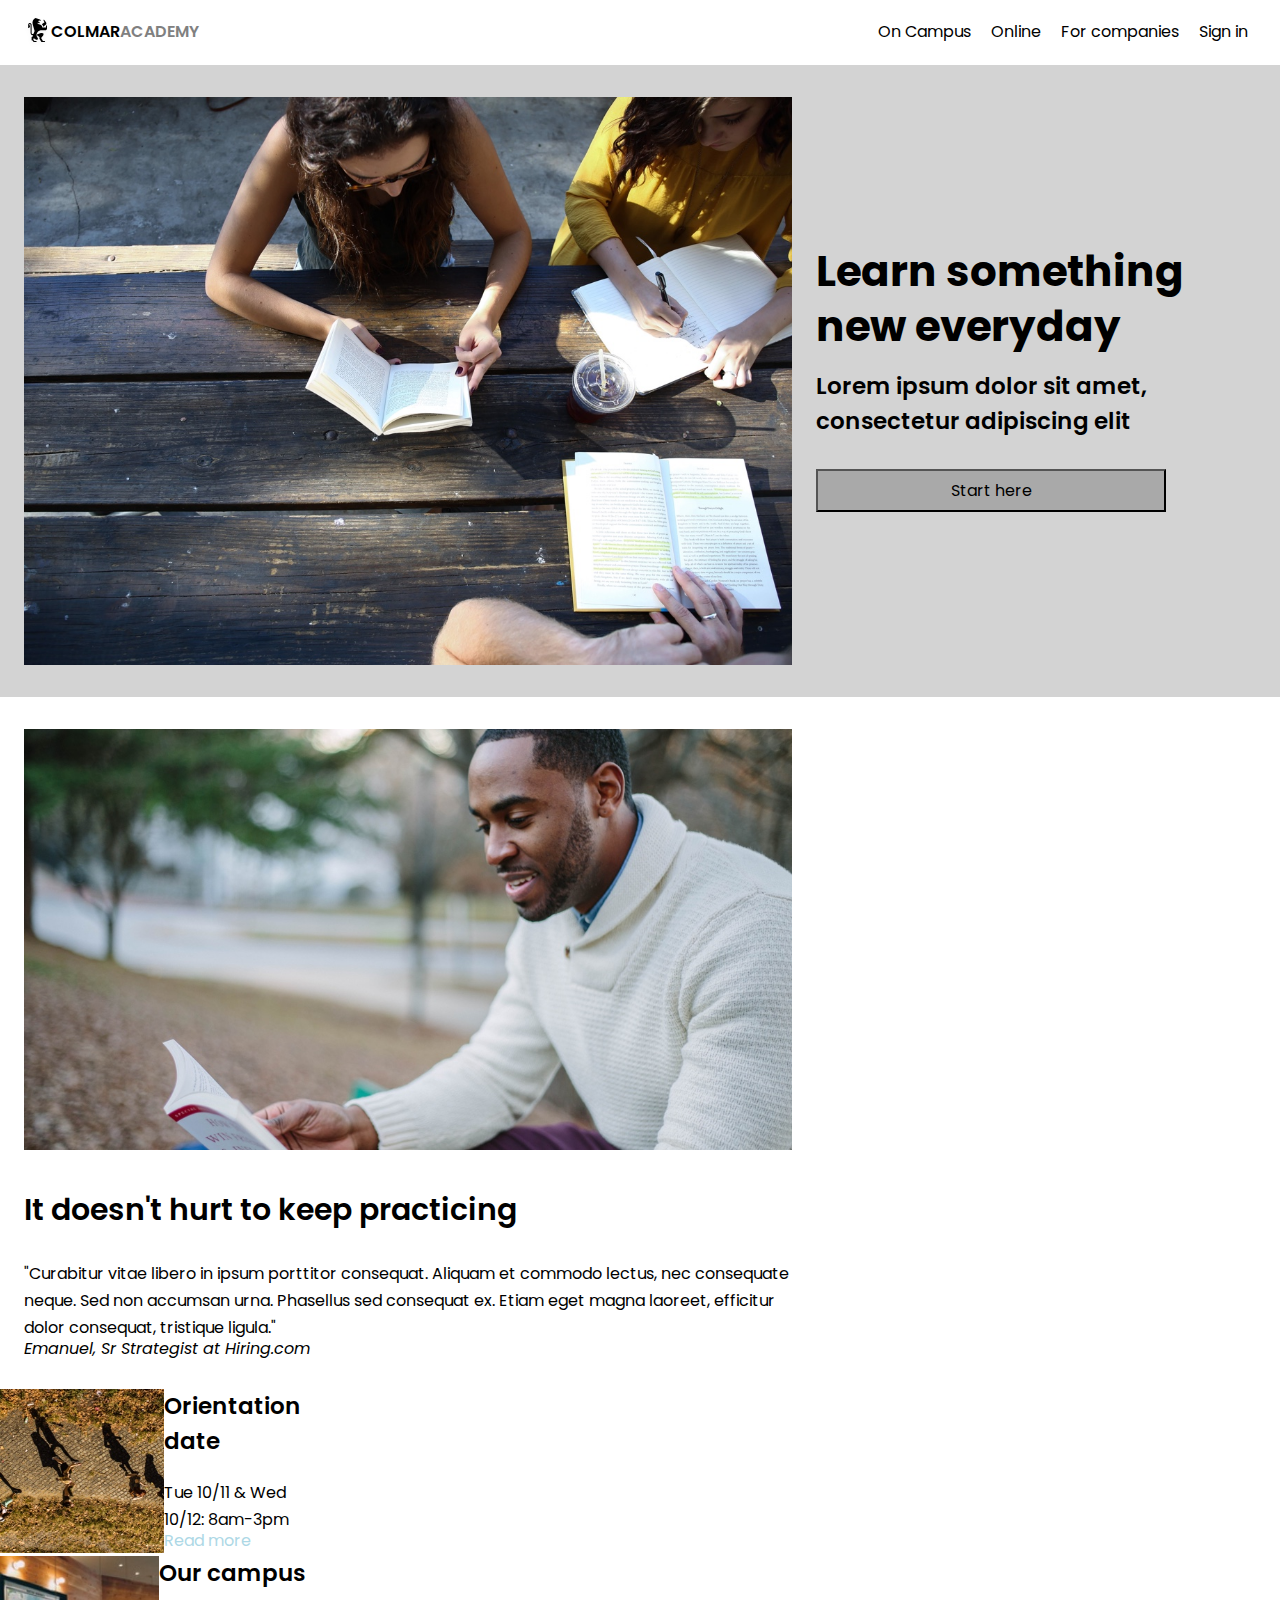
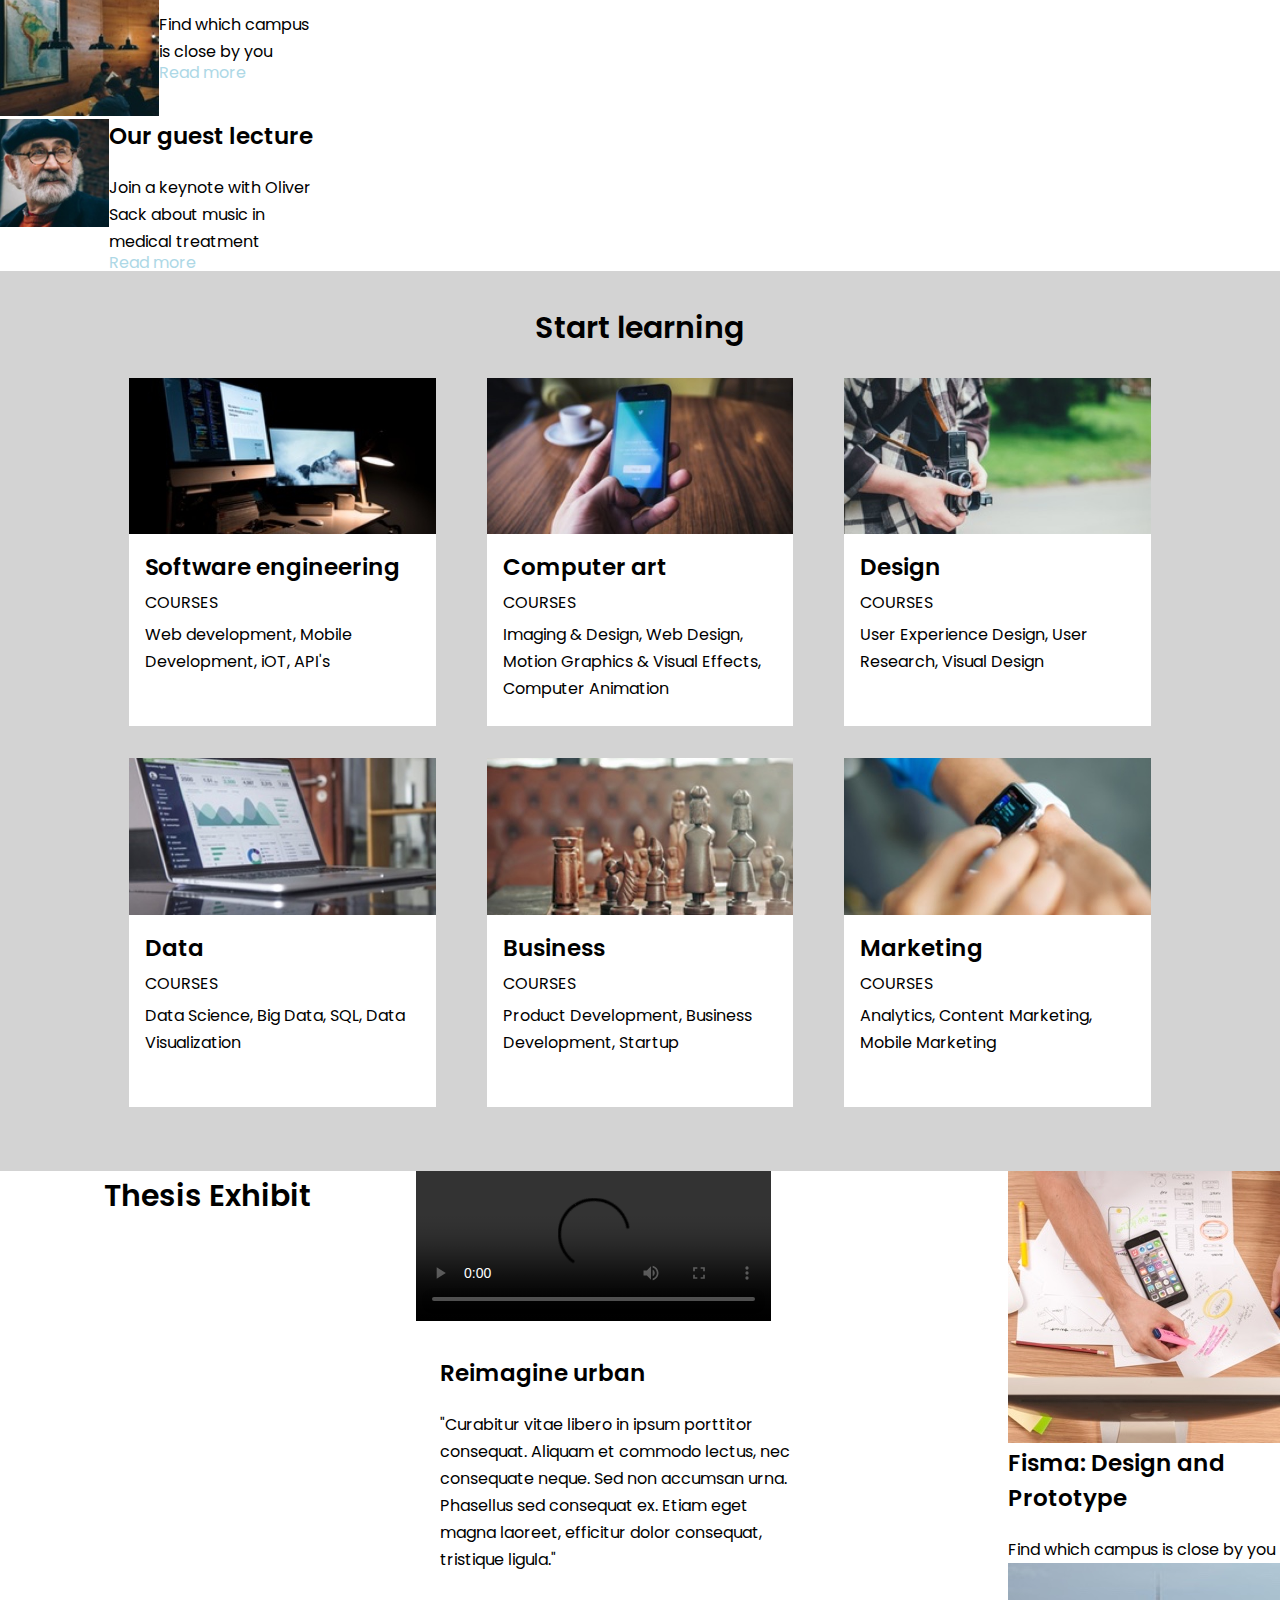
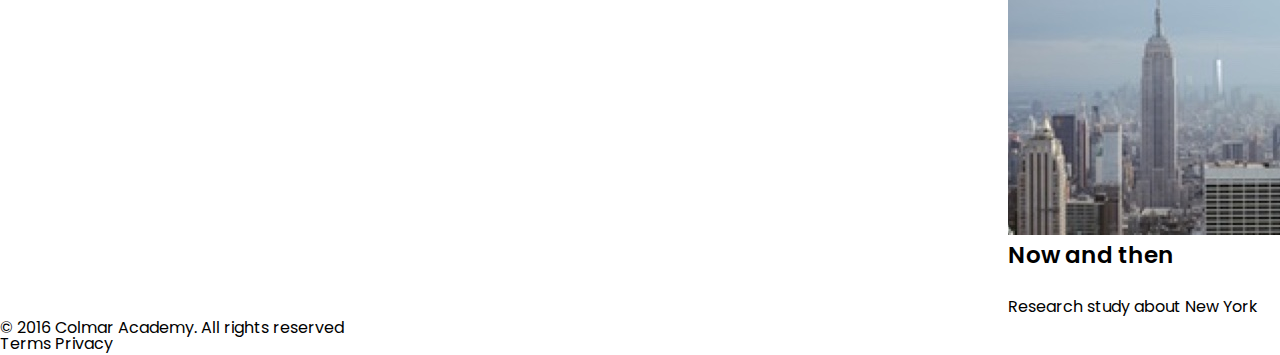
==== colmar/index.html @ ee3944d6 "Codecademy generated from the project submission page." ====
<!DOCTYPE html>
<html>
  <head>
    <link rel="stylesheet" href="./resources/reset.css">
    <link rel="stylesheet" href="./resources/styles.css">
    <link href="https://fonts.googleapis.com/css?family=Poppins:300,400,600,700" rel="stylesheet">
    <meta charset="UTF-8">
    <title>Colmar Capstone Project</title>
  </head>

  <!-- Website content -->
  <body>

    <!-- Header -->

    <header>
      <div class="logo">
        <img src="./resources/images/ic-logo.svg" alt="colmar academy logo">
        <span>colmar<span class="academy">academy</span></span>
      </div>

      <nav>
        <ul>
          <li><a href="#">On Campus</a></li>
          <li><a href="#">Online</a></li>
          <li><a href="#">For companies</a></li>
          <li><a href="#">Sign in</a></li>
        </ul>
      </nav>
    </header>

      <!-- Mood Section -->

      <div class="moodheader">
          <img src="./resources/images/banner.jpg" alt="three people sitting at a table outside, reading and making notes">
          <div class="mood-text">
          <h1>Learn something new everyday</h1>
          <h3>Lorem ipsum dolor sit amet, consectetur adipiscing elit</h3>
          <button type="button" name="button">Start here</button>
        </div>
      </div>

      <!-- Orientation Section -->

      <div class="information-section">
        <!-- main information section  -->
          <div class="information-main">
            <img src="./resources/images/information-main.jpg" alt="">
            <div class="mainarticle-text">
              <h2>It doesn't hurt to keep practicing</h2>
              <p>"Curabitur vitae libero in ipsum porttitor consequat. Aliquam et commodo lectus, nec consequate neque. Sed non accumsan urna. Phasellus sed consequat ex. Etiam eget magna laoreet, efficitur dolor consequat, tristique ligula."</p>
              <span>Emanuel, Sr Strategist at Hiring.com</span>
            </div>
          </div>

        <!-- sidebar information section -->
          <div class="information-side">
            <div class="article">
              <div class="desktop"><img src="./resources/images/information-orientation.jpg" alt=""></div>
              <div class="mobile"><img src="./resources/images/information-orientation-mobile.jpg" alt=""></div>
              <div class="article-text">
                <h3>Orientation date</h3>
                <p>Tue 10/11 & Wed 10/12: 8am-3pm</p>
                <a href="#">Read more</a>
              </div>
            </div>

            <div class="article">
              <div class="desktop"><img src="./resources/images/information-campus.jpg" alt=""></div>
              <div class="mobile"><img src="./resources/images/information-campus-mobile.jpg" alt=""></div>
              <div class="article-text">
                <h3>Our campus</h3>
                <p>Find which campus is close by you</p>
                <a href="#">Read more</a>
              </div>
            </div>

            <div class="article important">
              <div class="desktop"><img src="./resources/images/information-guest-lecture.jpg" alt=""></div>
              <div class="mobile"><img src="./resources/images/information-guest-lecture-mobile.jpg" alt=""></div>
              <div class="article-text">
                <h3>Our guest lecture</h3>
                <p>Join a keynote with Oliver Sack about music in medical treatment</p>
                <a href="#">Read more</a>
              </div>
            </div>
          </div>

          <!-- Start Section -->

          <div class="start-section">
            <div class="subjects">
              <h2>Start learning</h2>
              <!-- subject section -->
              <div class="subject">
                <img src="./resources/images/course-software.jpg" alt="">
                <div class="subject-text">
                  <h3>Software engineering</h3>
                  <span>Courses</span>
                  <p>Web development, Mobile Development, iOT, API's</p>
                </div>
              </div>

              <div class="subject">
                <img src="./resources/images/course-computer-art.jpg" alt="">
                <div class="subject-text">
                  <h3>Computer art</h3>
                  <span>Courses</span>
                  <p>Imaging & Design, Web Design, Motion Graphics & Visual Effects, Computer Animation</p>
                </div>
              </div>

              <div class="subject">
                <img src="./resources/images/course-design.jpg" alt="">
                <div class="subject-text">
                  <h3>Design</h3>
                  <span>Courses</span>
                  <p>User Experience Design, User Research, Visual Design</p>
                </div>
              </div>

              <div class="subject">
                <img src="./resources/images/course-data.jpg" alt="">
                <div class="subject-text">
                  <h3>Data</h3>
                  <span>Courses</span>
                  <p>Data Science, Big Data, SQL, Data Visualization</p>
                </div>
              </div>

              <div class="subject">
                <img src="./resources/images/course-business.jpg" alt="">
                <div class="subject-text">
                  <h3>Business</h3>
                  <span>Courses</span>
                <p>Product Development, Business Development, Startup</p>
              </div>
              </div>

              <div class="subject">
                <img src="./resources/images/course-marketing.jpg" alt="">
                <div class="subject-text">
                  <h3>Marketing</h3>
                  <span>Courses</span>
                  <p>Analytics, Content Marketing, Mobile Marketing</p>
                </div>
              </div>
            </div>
          </div>

          <!-- Thesis section -->
          <div class="thesis-section">
            <!-- video section -->
            <h2>Thesis Exhibit</h2>
            <div class="video">
              <video src="./resources/videos/thesis.mp4" controls></video>
              <div class="mainarticle-text">
                <h3>Reimagine urban</h3>
                <p>"Curabitur vitae libero in ipsum porttitor consequat. Aliquam et commodo lectus, nec consequate neque. Sed non accumsan urna. Phasellus sed consequat ex. Etiam eget magna laoreet, efficitur dolor consequat, tristique ligula."</p>
              </div>
            </div>

            <!-- sidebar section -->
            <div class="sidebar">
              <div class="article important thesishidden">
                <div class="article-text">
                  <div class="desktop"><img src="./resources/images/thesis-fisma.jpg" alt=""></div>
                  <h3>Fisma: Design and Prototype</h3>
                  <p>Find which campus is close by you</p>
                </div>
              </div>

              <div class="article thesishidden">
                <div class="article-text">
                  <div class="desktop"><img src="./resources/images/thesis-now-and-then.jpg" alt=""></div>
                  <h3>Now and then</h3>
                  <p>Research study about New York</p>
                </div>
              </div>
            </div>
          </div>


            <!-- Footer -->

            <footer>
              <div class="copyright">&copy; 2016 Colmar Academy. All rights reserved</div>
              <div class="terms">
                <span>Terms</span>
                <span>Privacy</span>
              </div>
            </footer>
      </div>

  </body>
---- colmar/resources/styles.css ----
/* Overall styles */

html {
  font-size: 1em;
  font-family: "Poppins";
}

h1 {
  color: black;
  font-size: 42px;
  line-height: 55px;
  padding: 15px 0px;
  font-weight: 700;
}

h2 {
color: black;
font-size: 30px;
line-height: 50px;
font-weight: 600;
padding-bottom: 15px;
}

h3 {
  color: black;
  font-size: 23px;
  line-height: 35px;
  font-weight: 600;
  padding-bottom: 10px;
}

p {
  line-height: 27px;
  padding-top: 10px;
}

button {
  font-family: "Poppins";
  font-weight: 400;
  font-size: 16px;
  line-height: 23px;
  margin: 20px 0px;
  width: 350px;
  padding: 8px 0px;
  background-color: DarkGrey;
}

/* Header section */

header {
  height: 64px;
  display: flex;
  align-items: center;
  justify-content: space-between;
  background-color: white;
  z-index: 1;
  width:100%;
  position: fixed;
}

.logo {
  display: inline-flex;
  align-items: center;
  padding-left: 24px;
  text-transform: uppercase;
  font-weight: 600;
}

.logo span span {
  color: Grey;
}

nav {
  padding-right: 24px;
  display: inline-block;
}

nav ul li {
  display: inline-flex;
  margin: 8px;
  font-weight: 400;
}

/* Moodheader section */

.moodheader {
  margin-top: 65px;
  background-color: LightGrey;
  display: flex;
  display: inline-flex;
  align-items: center;
}

.moodheader img{
  max-width: 60%;
  height: auto;
  margin: 32px 24px;
}

.mood-text {
  width: 450px;

}

/* Orientation section */

/* main information */
.information-section {

}

.information-main img {
  max-width: 60%;
  height: auto;
  margin: 32px 24px 0 24px;
}

.mainarticle-text {
  margin: 32px 24px;
  max-width: 60%;
}

.mainarticle-text span {
  font-style: italic;
  margin-top: 30px;
}

/* side information */
.information-side {
  display: flex;
  display: inline-flex;
  flex-direction: column;
}

.information-side .article {
  max-width: 40%;
  display: inline-flex;
}

.information-side .article .desktop img {
  max-width: 100%;
  height: auto;
}

.information-side .article .mobile {
  display: none;
}

.information-side .article a {
  color: lightblue;
}
















/* Start section */

.subjects h2 {
  margin-bottom: 10px;
  text-align: center;
  width: 100%;
}

.start-section {
  padding: 32px 72px;
  background-color: LightGrey;
}

.subjects {
  display: flex;
  justify-content: space-between;
  align-items: center;
  flex-wrap: wrap;
  flex-direction: row;
  width: 90%;
  margin: 0 auto;
}

.subject .subject-text {
  background-color: white;
  padding: 16px;
  height: 160px;
  align-self: stretch;
}

.subjects .subject {
  display: inline-flex;
  flex-direction: column;
  max-width: 30%;
  align-self: stretch;
  padding-bottom: 32px;
}

.subjects .subject img {
  max-width: 100%;
}

.subject-text span {
  text-transform: uppercase;
}

/* Thesis section */

.thesis-section h2 {
  margin-bottom: 32px;
  text-align: center;
  width: 100%;
}

.thesis-section {
  width: 100%;
  display: flex;
}


.video video {
  width: 60%;

}




















/* Footer */
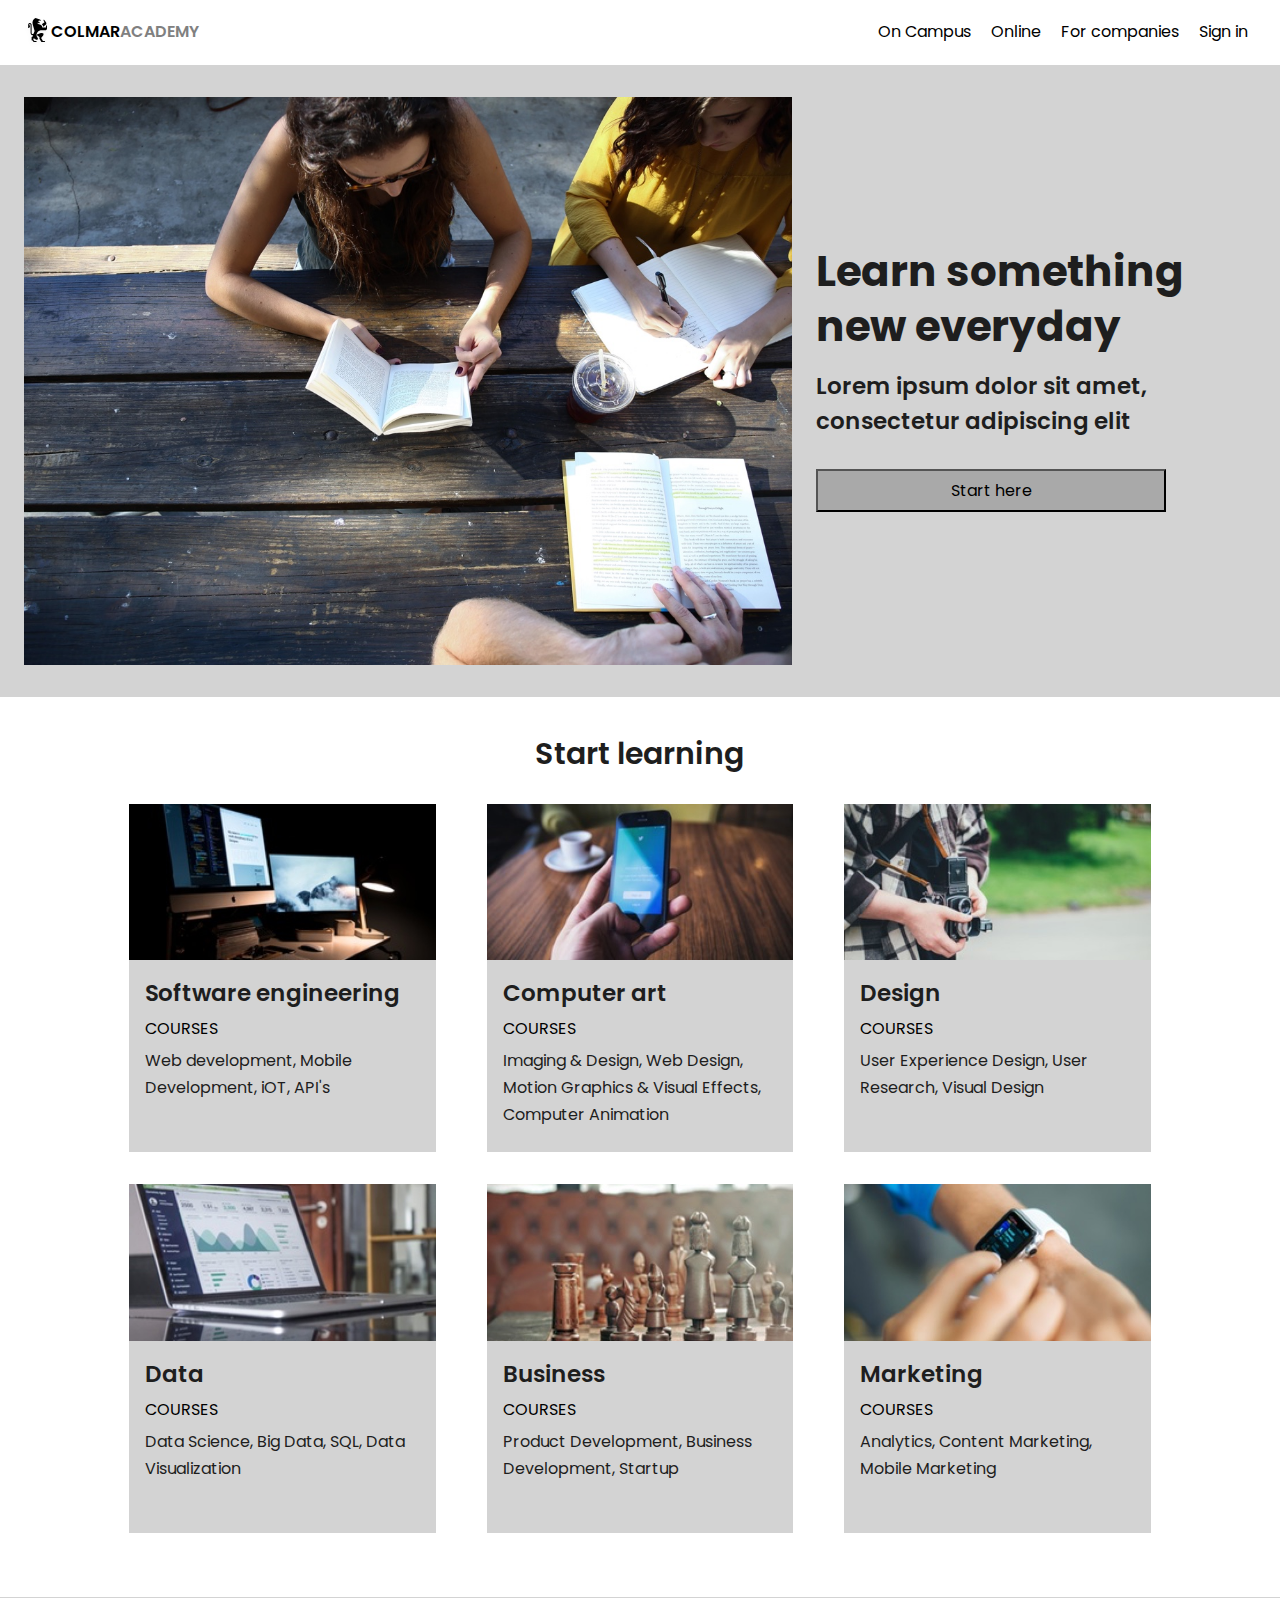
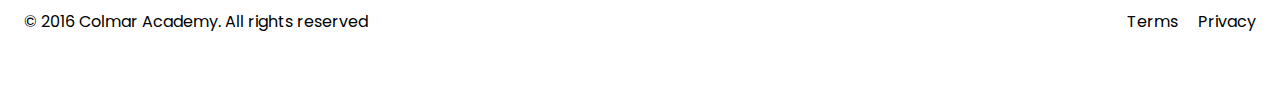
==== commit 5d4262b7: "Codecademy generated from the project submission page." ====
--- a/colmar/index.html
+++ b/colmar/index.html
@@ -74,6 +74,7 @@
                 <a href="#">Read more</a>
               </div>
             </div>
+          </div>
 
             <div class="article important">
               <div class="desktop"><img src="./resources/images/information-guest-lecture.jpg" alt=""></div>
@@ -183,13 +184,12 @@
 
             <!-- Footer -->
 
-            <footer>
-              <div class="copyright">&copy; 2016 Colmar Academy. All rights reserved</div>
-              <div class="terms">
-                <span>Terms</span>
-                <span>Privacy</span>
-              </div>
-            </footer>
-      </div>
+          <footer>
+            <div class="copyright">&copy; 2016 Colmar Academy. All rights reserved</div>
+            <div class="terms">
+              <span><a href="#">Terms</a></span>
+              <span><a href="#">Privacy</a></span>
+            </div>
+          </footer>
 
   </body>
--- a/colmar/resources/styles.css
+++ b/colmar/resources/styles.css
@@ -6,7 +6,7 @@
 }
 
 h1 {
-  color: black;
+  color: #1E1E1E;
   font-size: 42px;
   line-height: 55px;
   padding: 15px 0px;
@@ -14,7 +14,7 @@
 }
 
 h2 {
-color: black;
+color: #1E1E1E;
 font-size: 30px;
 line-height: 50px;
 font-weight: 600;
@@ -22,7 +22,7 @@
 }
 
 h3 {
-  color: black;
+  color: #1E1E1E;
   font-size: 23px;
   line-height: 35px;
   font-weight: 600;
@@ -32,6 +32,7 @@
 p {
   line-height: 27px;
   padding-top: 10px;
+  color: #1E1E1E;
 }
 
 button {
@@ -103,10 +104,9 @@
 }
 
 /* Orientation section */
-
 /* main information */
 .information-section {
-
+  display: none;
 }
 
 .information-main img {
@@ -150,21 +150,6 @@
   color: lightblue;
 }
 
-
-
-
-
-
-
-
-
-
-
-
-
-
-
-
 /* Start section */
 
 .subjects h2 {
@@ -175,7 +160,7 @@
 
 .start-section {
   padding: 32px 72px;
-  background-color: LightGrey;
+  /*background-color: LightGrey;*/
 }
 
 .subjects {
@@ -189,7 +174,7 @@
 }
 
 .subject .subject-text {
-  background-color: white;
+  background-color: LightGrey;
   padding: 16px;
   height: 160px;
   align-self: stretch;
@@ -213,40 +198,46 @@
 
 /* Thesis section */
 
+.thesis-section {
+  display: none;
+}
+
 .thesis-section h2 {
   margin-bottom: 32px;
   text-align: center;
   width: 100%;
 }
 
+/*
 .thesis-section {
   width: 100%;
   display: flex;
-}
+} */
 
 
 .video video {
   width: 60%;
-
-}
-
-
-
-
-
-
-
-
-
-
-
-
-
-
-
-
-
-
-
+}
 
 /* Footer */
+
+footer {
+  display: flex;
+  justify-content: space-between;
+  padding: 16px 0px 60px 0px;
+  border-top: solid;
+  border-color: LightGrey;
+  border-width: 0.5px;
+}
+
+footer .copyright {
+  padding-left: 24px;
+}
+
+footer .terms {
+  padding-right: 24px;
+}
+
+footer .terms span {
+  margin-left: 16px;
+}
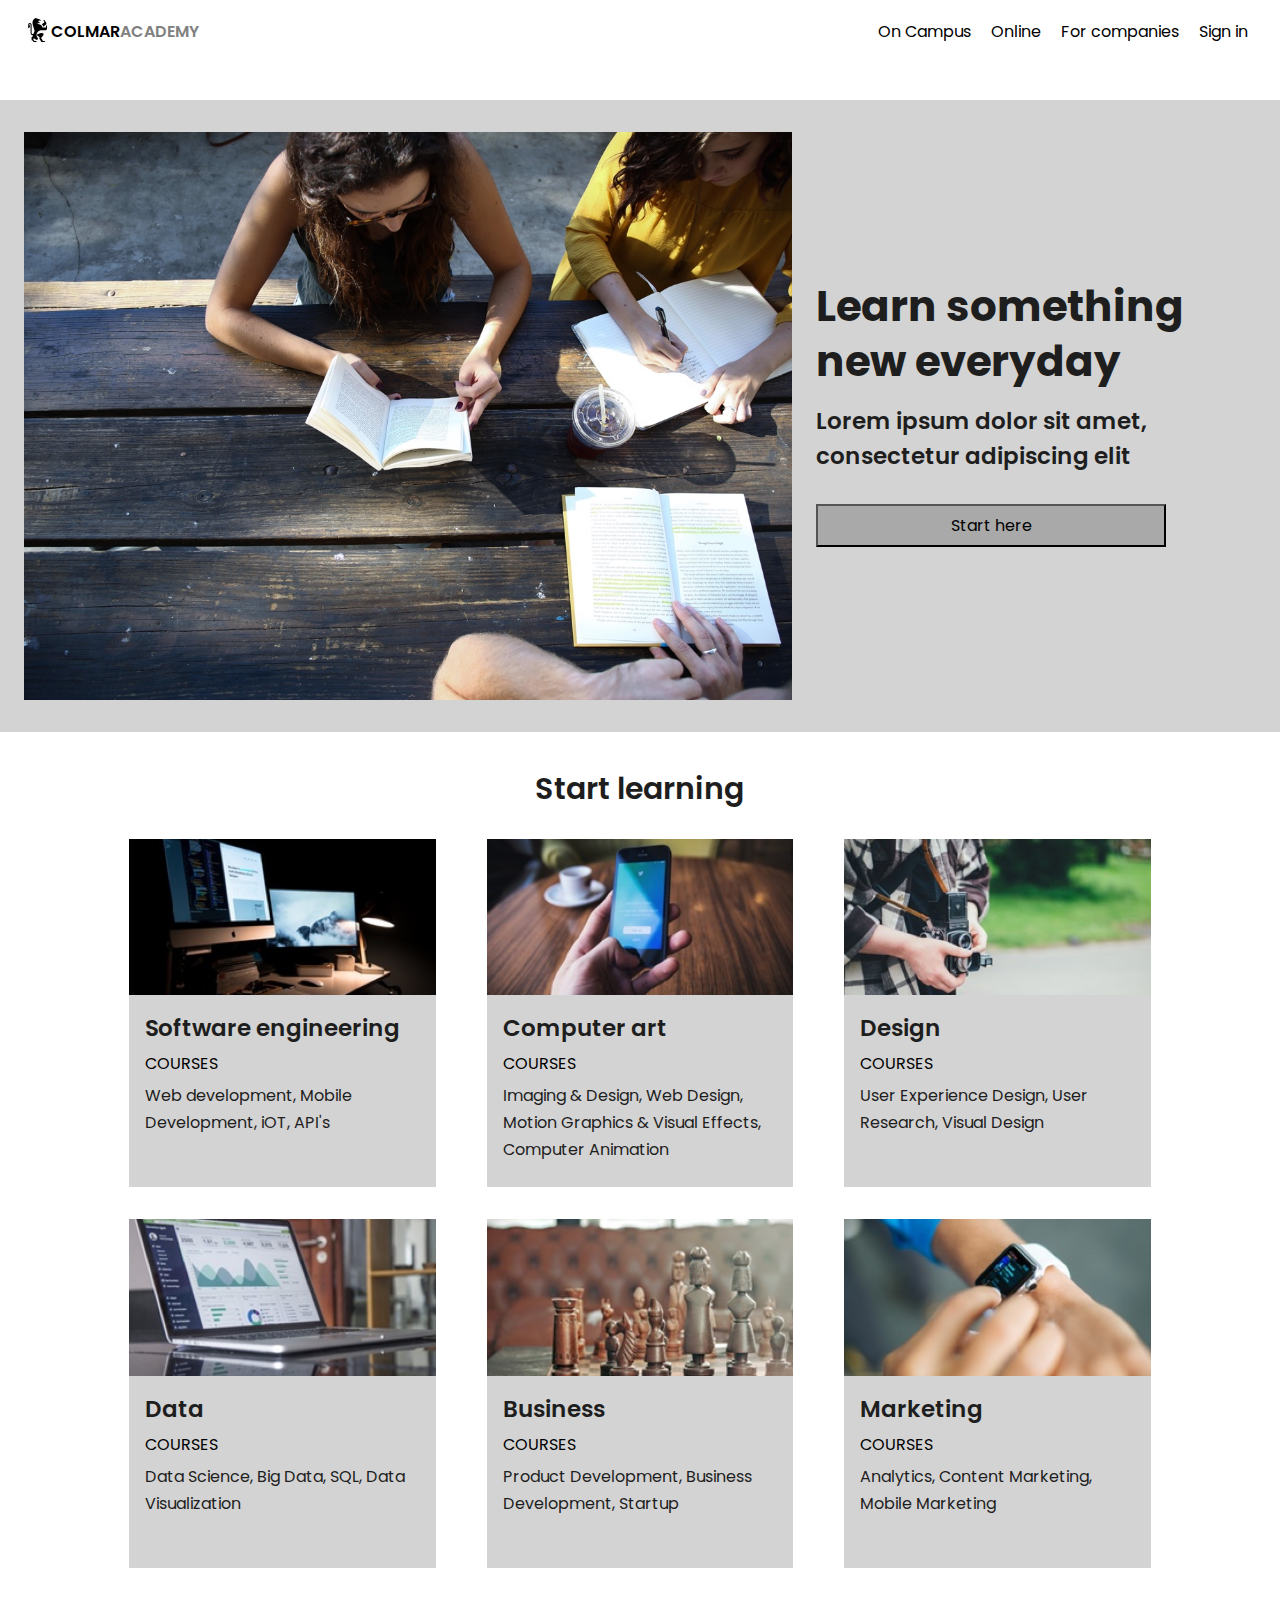
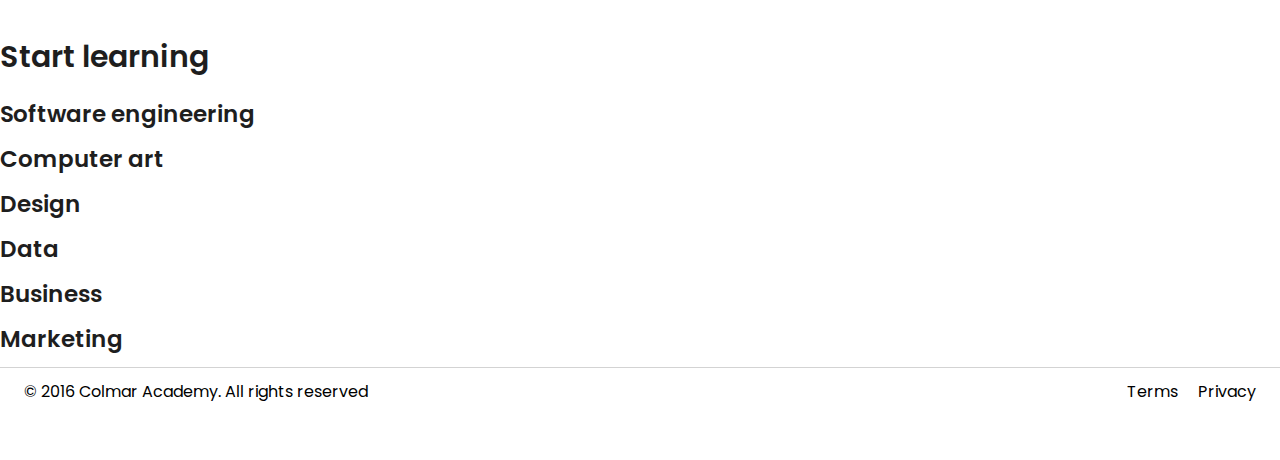
==== commit 5e88a084: "Add files via upload" ====
--- a/colmar/index.html
+++ b/colmar/index.html
@@ -29,6 +29,13 @@
       </nav>
     </header>
 
+    <div class="mobile-header">
+        <img src="./resources/images/ic-logo.svg" alt="colmar academy logo">
+        <img src="./resources/images/ic-on-campus.svg" alt="on campus icon">
+        <img src="./resources/images/ic-online.svg" alt="online icon">
+        <img src="./resources/images/ic-login.svg" alt="login icon">
+    </div>
+
       <!-- Mood Section -->
 
       <div class="moodheader">
@@ -45,11 +52,14 @@
       <div class="information-section">
         <!-- main information section  -->
           <div class="information-main">
-            <img src="./resources/images/information-main.jpg" alt="">
+            <img src="./resources/images/information-main.jpg" alt="man sitting outside reading the book 'how to win friends and influence people'">
             <div class="mainarticle-text">
               <h2>It doesn't hurt to keep practicing</h2>
-              <p>"Curabitur vitae libero in ipsum porttitor consequat. Aliquam et commodo lectus, nec consequate neque. Sed non accumsan urna. Phasellus sed consequat ex. Etiam eget magna laoreet, efficitur dolor consequat, tristique ligula."</p>
+              <p>
+              "Curabitur vitae libero in ipsum porttitor consequat. Aliquam et commodo lectus, nec consequate neque. Sed non accumsan urna. Phasellus sed consequat ex. Etiam eget magna laoreet, efficitur dolor consequat, tristique ligula."
+              <br>
               <span>Emanuel, Sr Strategist at Hiring.com</span>
+              </p>
             </div>
           </div>
 
@@ -74,7 +84,6 @@
                 <a href="#">Read more</a>
               </div>
             </div>
-          </div>
 
             <div class="article important">
               <div class="desktop"><img src="./resources/images/information-guest-lecture.jpg" alt=""></div>
@@ -86,6 +95,7 @@
               </div>
             </div>
           </div>
+        </div>
 
           <!-- Start Section -->
 
@@ -149,33 +159,77 @@
             </div>
           </div>
 
+          <div class="subjects-mobile">
+            <h2>Start learning</h2>
+            <!-- subject section -->
+            <div class="subject-mobile">
+              <div class="subject-title">
+                <h3>Software engineering</h3>
+              </div>
+            </div>
+
+            <div class="subject-mobile">
+              <div class="subject-title">
+                <h3>Computer art</h3>
+              </div>
+            </div>
+
+            <div class="subject-mobile">
+              <div class="subject-title">
+                <h3>Design</h3>
+              </div>
+            </div>
+
+            <div class="subject-mobile">
+              <div class="subject-title">
+                <h3>Data</h3>
+              </div>
+            </div>
+
+            <div class="subject-mobile">
+              <div class="subject-title">
+                <h3>Business</h3>
+              </div>
+            </div>
+
+            <div class="subject-mobile">
+              <div class="subject-title">
+                <h3>Marketing</h3>
+              </div>
+            </div>
+
+          </div>
+
           <!-- Thesis section -->
+
           <div class="thesis-section">
             <!-- video section -->
             <h2>Thesis Exhibit</h2>
-            <div class="video">
-              <video src="./resources/videos/thesis.mp4" controls></video>
-              <div class="mainarticle-text">
-                <h3>Reimagine urban</h3>
-                <p>"Curabitur vitae libero in ipsum porttitor consequat. Aliquam et commodo lectus, nec consequate neque. Sed non accumsan urna. Phasellus sed consequat ex. Etiam eget magna laoreet, efficitur dolor consequat, tristique ligula."</p>
-              </div>
-            </div>
-
-            <!-- sidebar section -->
-            <div class="sidebar">
-              <div class="article important thesishidden">
-                <div class="article-text">
+            <div class="thesis">
+              <div class="video">
+                <video src="./resources/videos/thesis.mp4" controls></video>
+                <div class="video-text">
+                  <h3>Reimagine urban</h3>
+                  <p>"Curabitur vitae libero in ipsum porttitor consequat. Aliquam et commodo lectus, nec consequate neque. Sed non accumsan urna. Phasellus sed consequat ex. Etiam eget magna laoreet, efficitur dolor consequat, tristique ligula."</p>
+                </div>
+              </div>
+
+              <!-- sidebar section -->
+              <div class="sidebar">
+                <div class="article important thesishidden">
                   <div class="desktop"><img src="./resources/images/thesis-fisma.jpg" alt=""></div>
-                  <h3>Fisma: Design and Prototype</h3>
-                  <p>Find which campus is close by you</p>
-                </div>
-              </div>
-
-              <div class="article thesishidden">
-                <div class="article-text">
+                  <div class="article-text">
+                    <h3>Fisma: Design and Prototype</h3>
+                    <p>Find which campus is close by you</p>
+                  </div>
+                </div>
+
+                <div class="article thesishidden">
                   <div class="desktop"><img src="./resources/images/thesis-now-and-then.jpg" alt=""></div>
-                  <h3>Now and then</h3>
-                  <p>Research study about New York</p>
+                  <div class="article-text">
+                    <h3>Now and then</h3>
+                    <p>Research study about New York</p>
+                  </div>
                 </div>
               </div>
             </div>
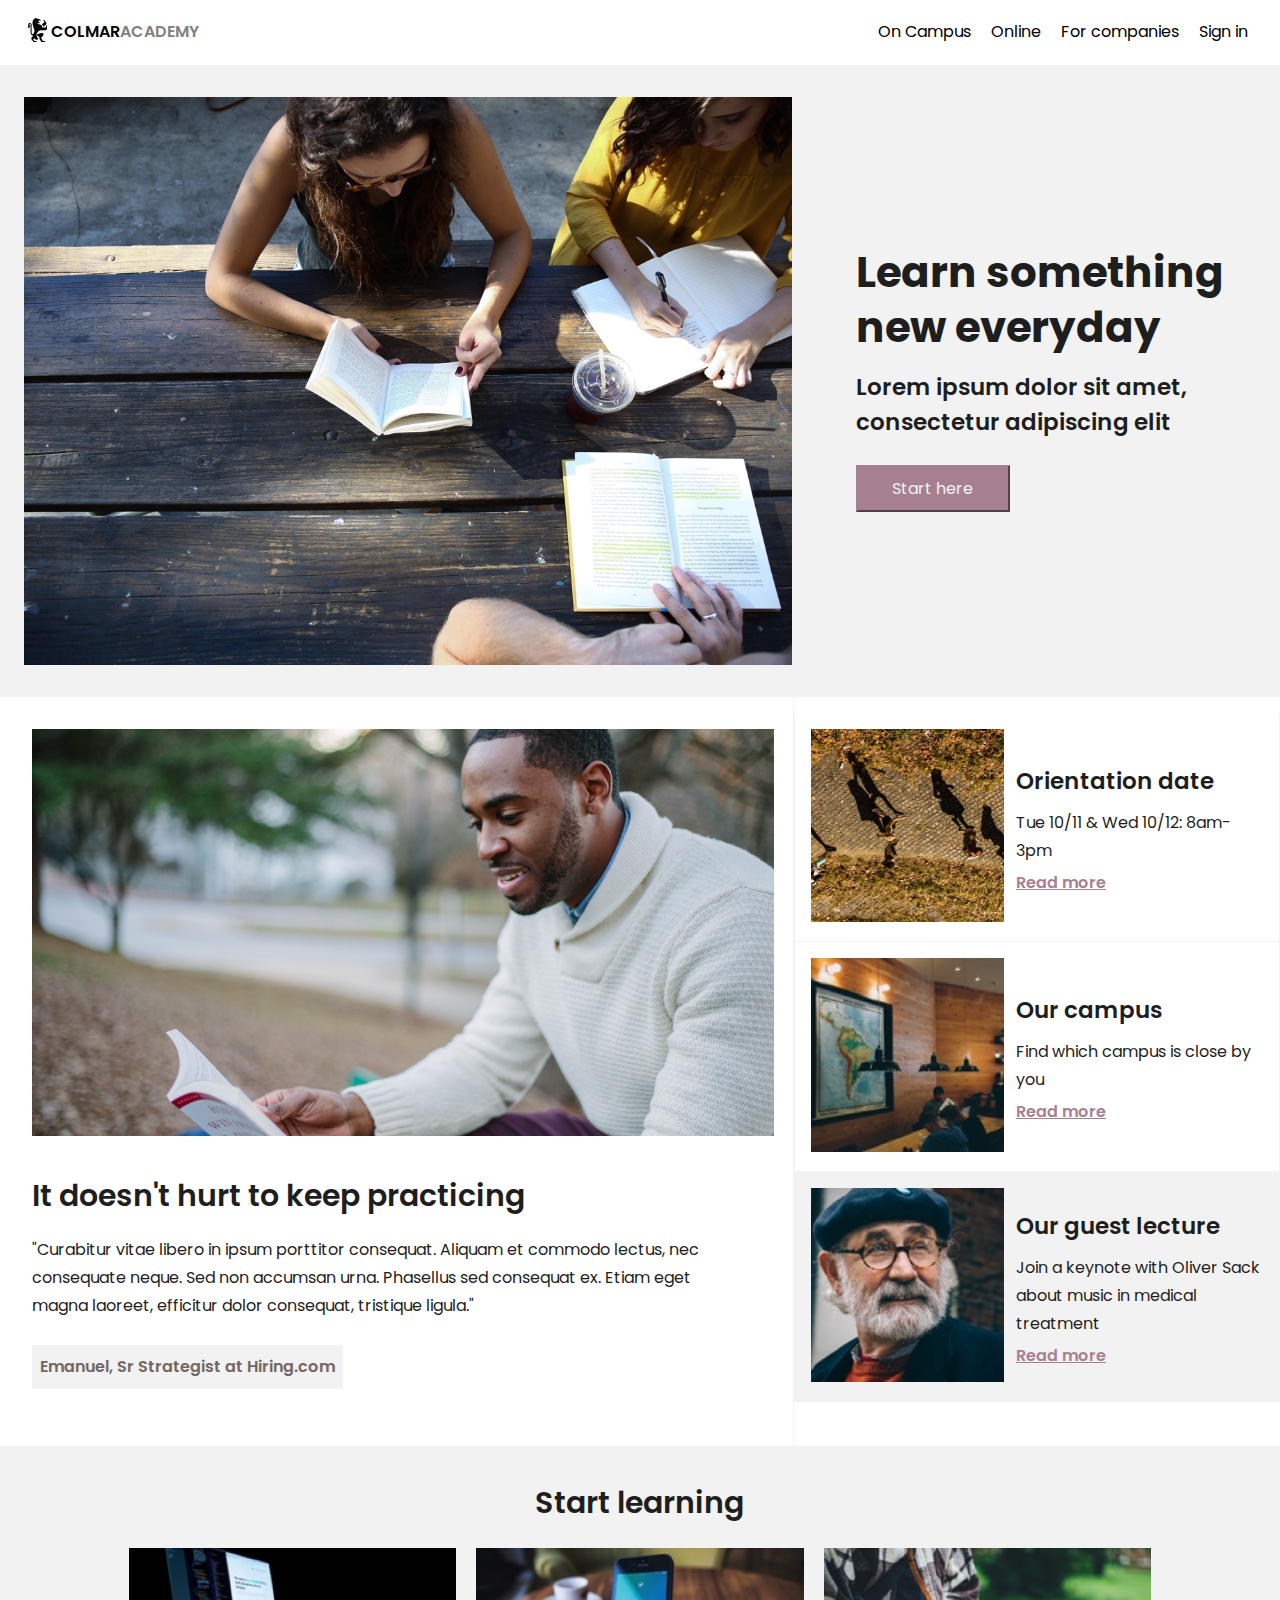
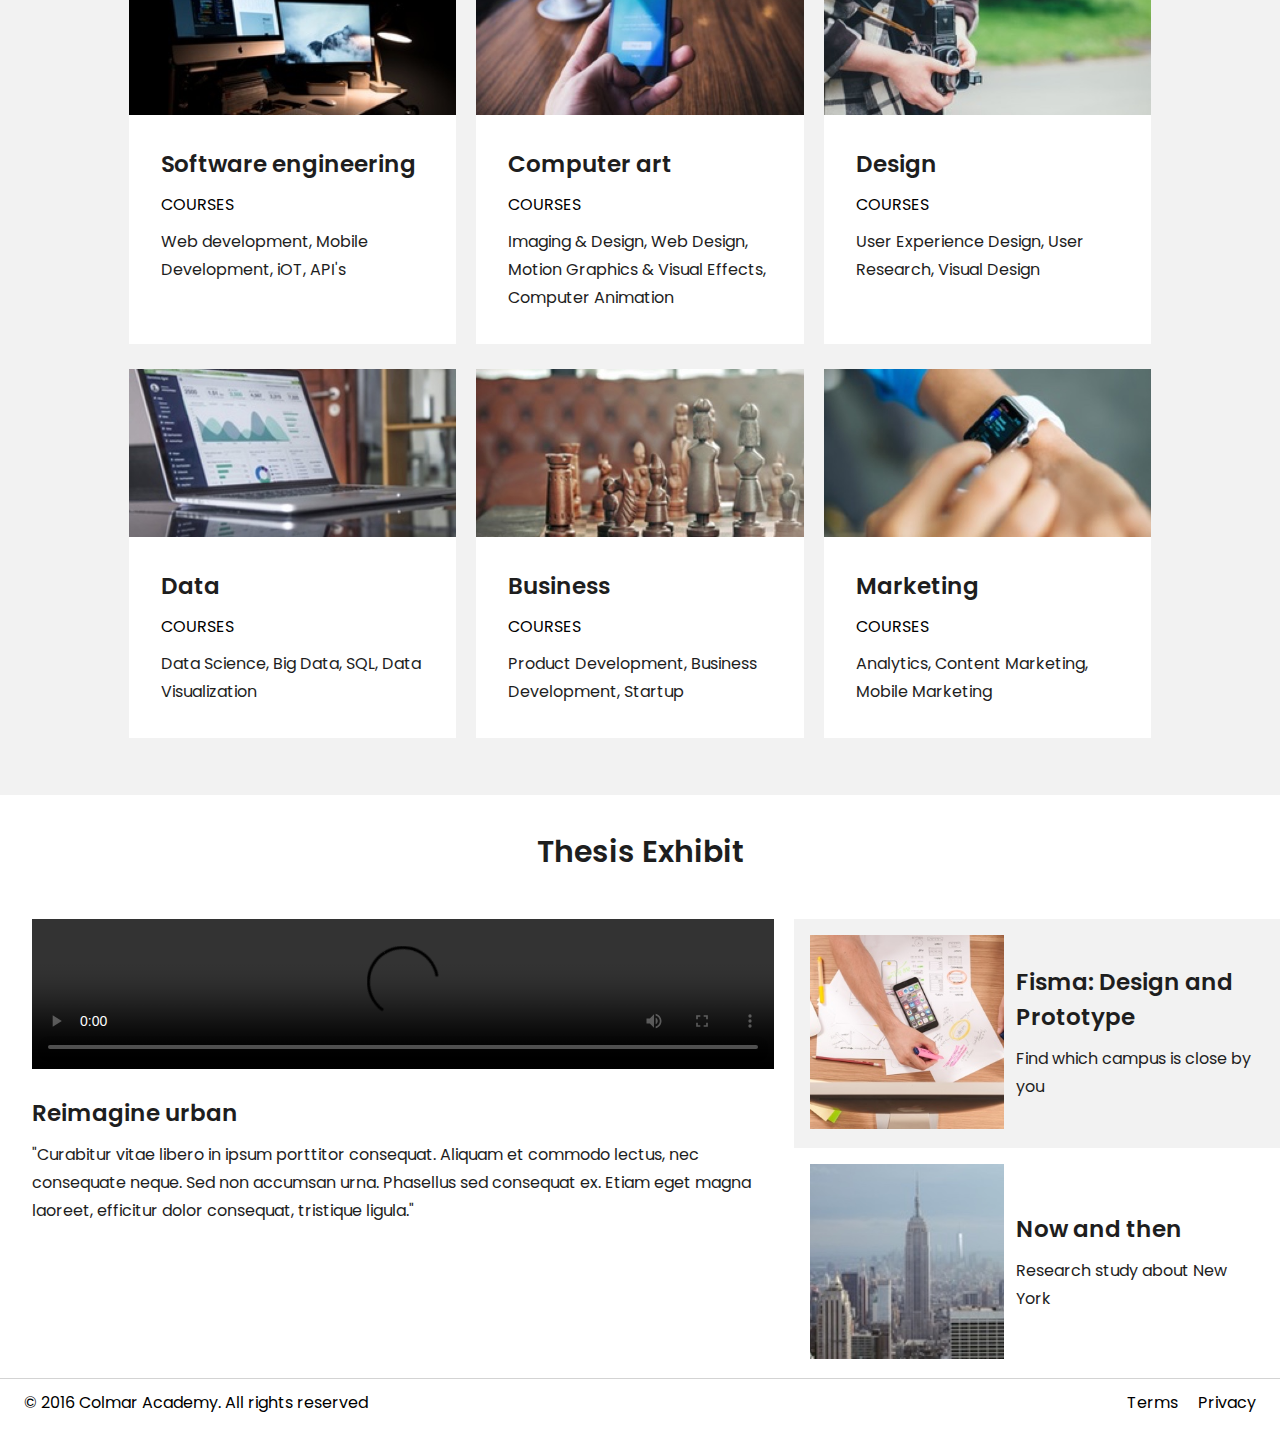
==== commit 7124c296: "Add files via upload" ====
--- a/colmar/index.html
+++ b/colmar/index.html
@@ -5,6 +5,7 @@
     <link rel="stylesheet" href="./resources/styles.css">
     <link href="https://fonts.googleapis.com/css?family=Poppins:300,400,600,700" rel="stylesheet">
     <meta charset="UTF-8">
+    <meta name="viewport" content="width=device-width, initial-scale=1">
     <title>Colmar Capstone Project</title>
   </head>
 
--- a/colmar/resources/styles.css
+++ b/colmar/resources/styles.css
@@ -1,7 +1,7 @@
 /* Overall styles */
 
 html {
-  font-size: 1em;
+  font-size: 16px;
   font-family: "Poppins";
 }
 
@@ -14,11 +14,11 @@
 }
 
 h2 {
-color: #1E1E1E;
-font-size: 30px;
-line-height: 50px;
-font-weight: 600;
-padding-bottom: 15px;
+  color: #1E1E1E;
+  font-size: 30px;
+  line-height: 50px;
+  font-weight: 600;
+  padding-bottom: 10px;
 }
 
 h3 {
@@ -26,12 +26,12 @@
   font-size: 23px;
   line-height: 35px;
   font-weight: 600;
-  padding-bottom: 10px;
+  padding-bottom: 5px;
 }
 
 p {
-  line-height: 27px;
-  padding-top: 10px;
+  line-height: 28px;
+  padding-top: 5px;
   color: #1E1E1E;
 }
 
@@ -41,12 +41,73 @@
   font-size: 16px;
   line-height: 23px;
   margin: 20px 0px;
-  width: 350px;
-  padding: 8px 0px;
-  background-color: DarkGrey;
+  width: 40%;
+  padding: 10px 0px;
+  background-color: #A68091;
+  border-color: #A68091;
+  color: #f2f2f2;
+}
+
+/* Media Queries for Overall styles */
+
+@media only screen and (max-width: 992px) {
+  h1 {
+    font-size: 37px;
+    line-height: 50px;
+  }
+
+  h2 {
+    font-size: 30px;
+    line-height: 40px;
+  }
+}
+
+@media only screen and (max-width: 768px) {
+  h1 {
+    font-size: 30px;
+    line-height: 45px;
+  }
+
+  h2 {
+    font-size: 25px;
+    line-height: 35px;
+  }
+
+  h3 {
+    font-size: 20px;
+    line-height: 28px;
+  }
+
+  button {
+    width: 60%;
+  }
+
+}
+
+@media only screen and (max-width: 660px){
+  button {
+    width: 40%;
+  }
+
+  html {
+    font-size: 14px;
+  }
+
+  p {
+    line-height: 22px;
+  }
+
+}
+
+@media only screen and (max-width: 570px) {
+
 }
 
 /* Header section */
+
+.mobile-header {
+  display: none;
+}
 
 header {
   height: 64px;
@@ -85,72 +146,319 @@
 /* Moodheader section */
 
 .moodheader {
+  width: 100%;
   margin-top: 65px;
-  background-color: LightGrey;
+  background-color: #F2F2F2;
   display: flex;
   display: inline-flex;
   align-items: center;
 }
 
-.moodheader img{
+.moodheader img {
   max-width: 60%;
   height: auto;
   margin: 32px 24px;
 }
 
 .mood-text {
-  width: 450px;
+  max-width: 38%;
+  padding: 40px;
+}
+
+/* Media Queries for Moodheader section */
+
+@media only screen and (max-width: 992px) {
+  .moodheader {
+    width: 100%;
+    margin-top: 65px;
+    background-color: #F2F2F2;
+    display: flex;
+    display: inline-flex;
+    align-items: center;
+  }
+
+  .moodheader img {
+    max-width: 50%;
+    height: auto;
+    margin: 32px 24px;
+  }
+
+  .mood-text {
+    max-width: 50%;
+    padding: 30px;
+  }
+
+}
+
+@media only screen and (max-width: 768px) {
+  .mood-text {
+    max-width: 50%;
+  }
+
+}
+
+@media only screen and (max-width: 660px) {
+  .moodheader {
+    width: 100%;
+    background-color: #F2F2F2;
+    display: inline-block;
+  }
+
+  .moodheader img {
+    max-width: 100%;
+    height: auto;
+    margin: auto;
+  }
+
+  .mood-text {
+    display: inline-block;
+    max-width: 100%;
+  }
+
+}
+
+@media only screen and (max-width:570px) {
+  header {
+      display: none;
+  }
+
+  .mobile-header {
+    display: flex;
+    justify-content: space-between;
+    align-items: center;
+    height: 64px;
+  }
+
+  .mobile-header img {
+    margin: 0px 16px;
+  }
+
+  .moodheader {
+    width: 100%;
+    margin-top: 0px;
+  }
 
 }
 
 /* Orientation section */
+
+.information-section {
+  display:flex;
+  width: 100%;
+  justify-content: space-between;
+}
+
 /* main information */
-.information-section {
-  display: none;
+
+.information-main {
+  width: 58%;
 }
 
 .information-main img {
-  max-width: 60%;
+  max-width: 100%;
   height: auto;
-  margin: 32px 24px 0 24px;
+  margin: 32px 24px 0 32px;
 }
 
 .mainarticle-text {
-  margin: 32px 24px;
-  max-width: 60%;
-}
-
-.mainarticle-text span {
-  font-style: italic;
-  margin-top: 30px;
+  margin: 32px;
+  max-width: 100%;
+}
+
+.information-main .mainarticle-text span {
+  display: inline-block;
+  font-weight: 600;
+  background-color: #F2F2F2;
+  color: #736662;
+  margin: 25px 0px;
+  padding: 8px;
 }
 
 /* side information */
 .information-side {
+  width: 38%;
+  display: flex;
+  flex-direction: column;
+  padding-top: 16px;
+  border-left: solid;
+  border-width: 0.5px;
+  border-color: #F2F2F2
+}
+
+.information-side .article {
   display: flex;
   display: inline-flex;
+  justify-content: space-between;
+  border-style: solid;
+  border-width: 0.5px;
+  border-color: #F2F2F2;
+  border-top: none;
+}
+
+.information-side .article .article-text{
+  display: flex;
   flex-direction: column;
-}
-
-.information-side .article {
-  max-width: 40%;
-  display: inline-flex;
+  justify-content: center;
+  width: 51%;
+  padding: 16px;
+}
+
+.information-side .article .article-text a {
+  padding-top: 10px;
+  font-weight: 600;
+  text-decoration: underline;
+}
+
+.information-side .article .desktop {
+  width: 40%;
 }
 
 .information-side .article .desktop img {
-  max-width: 100%;
-  height: auto;
-}
-
-.information-side .article .mobile {
+  width: 100%;
+  margin: 16px;
+}
+
+.information-side .article .mobile img {
   display: none;
 }
 
 .information-side .article a {
-  color: lightblue;
+  color: #A68091;
+}
+
+.information-side .important {
+  background-color: #F2F2F2;
+}
+
+/* Media Queries for Information section*/
+
+@media only screen and (max-width: 1024px) {
+  .information-side .article .article-text{
+    width: 45%;
+  }
+}
+
+@media only screen and (max-width: 992px) {
+  .information-main {
+    width: 48%;
+  }
+
+  .information-main .mainarticle-text {
+    width: 100%;
+  }
+
+  .information-side {
+    width: 46%;
+    display: flex;
+    flex-direction: column;
+    padding-top: 16px;
+    border-left: solid;
+    border-width: 0.5px;
+    border-color: #F2F2F2
+  }
+
+}
+
+@media only screen and (max-width: 660px){
+  .information-section {
+    display: flex;
+    display: inline-block;
+    width: 100%;
+    margin-bottom: 32px;
+  }
+
+  .information-main {
+    width: 100%;
+  }
+
+  .information-main img {
+    margin: 0px;
+  }
+
+  .information-main .mainarticle-text {
+    width: 90%;
+    margin: 0 auto;
+    padding: 16px 0px;
+  }
+
+  .information-side {
+    width: 100%;
+    display: flex;
+    flex-direction: row;
+  }
+
+  .information-side .article {
+    width: 100%;
+    display: flex;
+    flex-direction: column;
+    justify-content: flex-start;
+    border-style: solid;
+    border-width: 0.5px;
+    border-color: inherit;
+  }
+
+  .information-side .article .desktop {
+      width: 85%;
+  }
+
+  .information-side .article .article-text {
+    width: 85%;
+  }
+
+}
+
+@media only screen and (max-width:570px) {
+  .information-main {
+    display: none;
+  }
+
+  .information-side .article .desktop img {
+    display: none;
+  }
+
+  .information-side .article .mobile {
+    width: 85%;
+    display: flex;
+    align-items: center;
+    margin: 0 auto;
+  }
+
+  .information-side .article .mobile img {
+    display: unset;
+    width: 100%;
+  }
+
+  .information-side {
+    width: 100%;
+    display: flex;
+    flex-direction: column;
+    margin: 0 auto;
+    padding-bottom: 0px;
+  }
+
+  .information-side .article {
+    border: unset;
+    width: 100%;
+    display: flex;
+    align-items: center;
+    margin: 16px 0px;
+  }
+
+  .information-side .article .article-text {
+    width: 85%;
+  }
+
+  .information-side .important {
+    background-color: white;
+  }
+
 }
 
 /* Start section */
+
+.subjects-mobile {
+  display: none;
+}
 
 .subjects h2 {
   margin-bottom: 10px;
@@ -160,7 +468,7 @@
 
 .start-section {
   padding: 32px 72px;
-  /*background-color: LightGrey;*/
+  background-color: #F2F2F2;
 }
 
 .subjects {
@@ -174,18 +482,20 @@
 }
 
 .subject .subject-text {
-  background-color: LightGrey;
-  padding: 16px;
-  height: 160px;
-  align-self: stretch;
+  background-color: white;
+  padding: 32px;
+  display: flex;
+  flex-direction: column;
+  justify-content:flex-start;
+  flex-grow: 1;
 }
 
 .subjects .subject {
   display: inline-flex;
   flex-direction: column;
-  max-width: 30%;
+  max-width: 32%;
   align-self: stretch;
-  padding-bottom: 32px;
+  padding-bottom: 25px;
 }
 
 .subjects .subject img {
@@ -194,29 +504,198 @@
 
 .subject-text span {
   text-transform: uppercase;
+  padding: 10px 0px
+}
+
+/* Media Queries for Start section */
+
+@media only screen and (max-width: 1024px) {
+  .subjects {
+    width: 100%;
+  }
+}
+
+@media only screen and (max-width: 768px) {
+  .subjects .subject {
+    max-width: 48%;
+  }
+
+}
+
+@media only screen and (max-width: 570px) {
+  .start-section {
+    background-color: white;
+    padding: 0px;
+  }
+
+  .subjects-mobile {
+    display: unset;
+  }
+
+  .subjects {
+    display: none;
+  }
+
+  .subjects-mobile h2 {
+    width: 100%;
+    text-align: center;
+  }
+
+  .subject-mobile {
+    background-color: #F2F2F2;
+    width: 85%;
+    display: flex;
+    margin: 8px auto;
+  }
+
+  .subject-mobile .subject-title {
+    padding: 24px 0px 20px 16px;
+  }
+
 }
 
 /* Thesis section */
 
-.thesis-section {
-  display: none;
+.thesis {
+  display: flex;
+  justify-content: space-between;
+  width: 100%;
 }
 
 .thesis-section h2 {
-  margin-bottom: 32px;
+  margin: 32px 0px;
   text-align: center;
+  max-width: 100%;
+}
+
+.video {
+  width: 58%;
+  padding-left: 32px;
+}
+
+.video video {
   width: 100%;
 }
 
-/*
-.thesis-section {
+.video-text {
+  padding: 24px 0px;
+}
+
+.sidebar {
+  width: 38%;
+  display: flex;
+  flex-direction: column;
+}
+
+.sidebar .article {
+  display: flex;
+  display: inline-flex;
+  justify-content: space-between;
+}
+
+.sidebar .article .article-text{
+  display: flex;
+  flex-direction: column;
+  justify-content: center;
+  width: 51%;
+  padding: 16px;
+}
+
+.sidebar .article .desktop {
+  width: 40%;
+}
+
+.sidebar .article .desktop img {
   width: 100%;
-  display: flex;
-} */
-
-
-.video video {
-  width: 60%;
+  margin: 16px;
+}
+
+.sidebar .important {
+  background-color: #F2F2F2;
+}
+
+/* Media Queries Thesis section */
+
+@media only screen and (max-width: 1024px) {
+  .sidebar .article .article-text{
+    width: 45%;
+  }
+
+}
+
+@media only screen and (max-width: 992px) {
+  .video {
+    width: 48%;
+    padding-left: 32px;
+  }
+
+  .sidebar {
+    width: 46%;
+    display: flex;
+    flex-direction: column;
+  }
+
+}
+
+@media only screen and (max-width: 660px) {
+  .thesis {
+    display: inline-block;
+    width: 100%;
+    padding-bottom: 32px;
+  }
+
+  .video {
+    width: 90%;
+    padding-left: 32px;
+  }
+
+  .video video {
+    width: 100%;
+  }
+
+  .sidebar {
+    width: 90%;
+    display: flex;
+    flex-direction: row;
+    margin: 0 auto;
+  }
+
+  .sidebar .article {
+    width: 100%;
+    display: flex;
+    display: inline-block;
+    flex-direction: column;
+  }
+
+  .sidebar .article .desktop {
+    width: 90%;
+  }
+
+  .sidebar .article .article-text {
+    width: 90%;
+  }
+}
+
+@media only screen and (max-width: 570px){
+  .sidebar {
+    display: none;
+  }
+
+  .video-text {
+    display: none;
+  }
+
+  .video {
+    width: 100%;
+    padding-left: 0px
+  }
+
+  .thesis-section h2 {
+    margin: 32px 0px 16px 0px;
+    text-align: center;
+    max-width: 100%;
+}
+
 }
 
 /* Footer */
@@ -224,7 +703,7 @@
 footer {
   display: flex;
   justify-content: space-between;
-  padding: 16px 0px 60px 0px;
+  padding: 16px 0px 45px 0px;
   border-top: solid;
   border-color: LightGrey;
   border-width: 0.5px;
@@ -241,3 +720,16 @@
 footer .terms span {
   margin-left: 16px;
 }
+
+/* Media Query for Footer */
+
+@media only screen and (max-width: 570px) {
+  .terms {
+    display: none;
+  }
+
+  footer .copyright {
+    display: flex;
+    padding-top:32px;
+  }
+}
